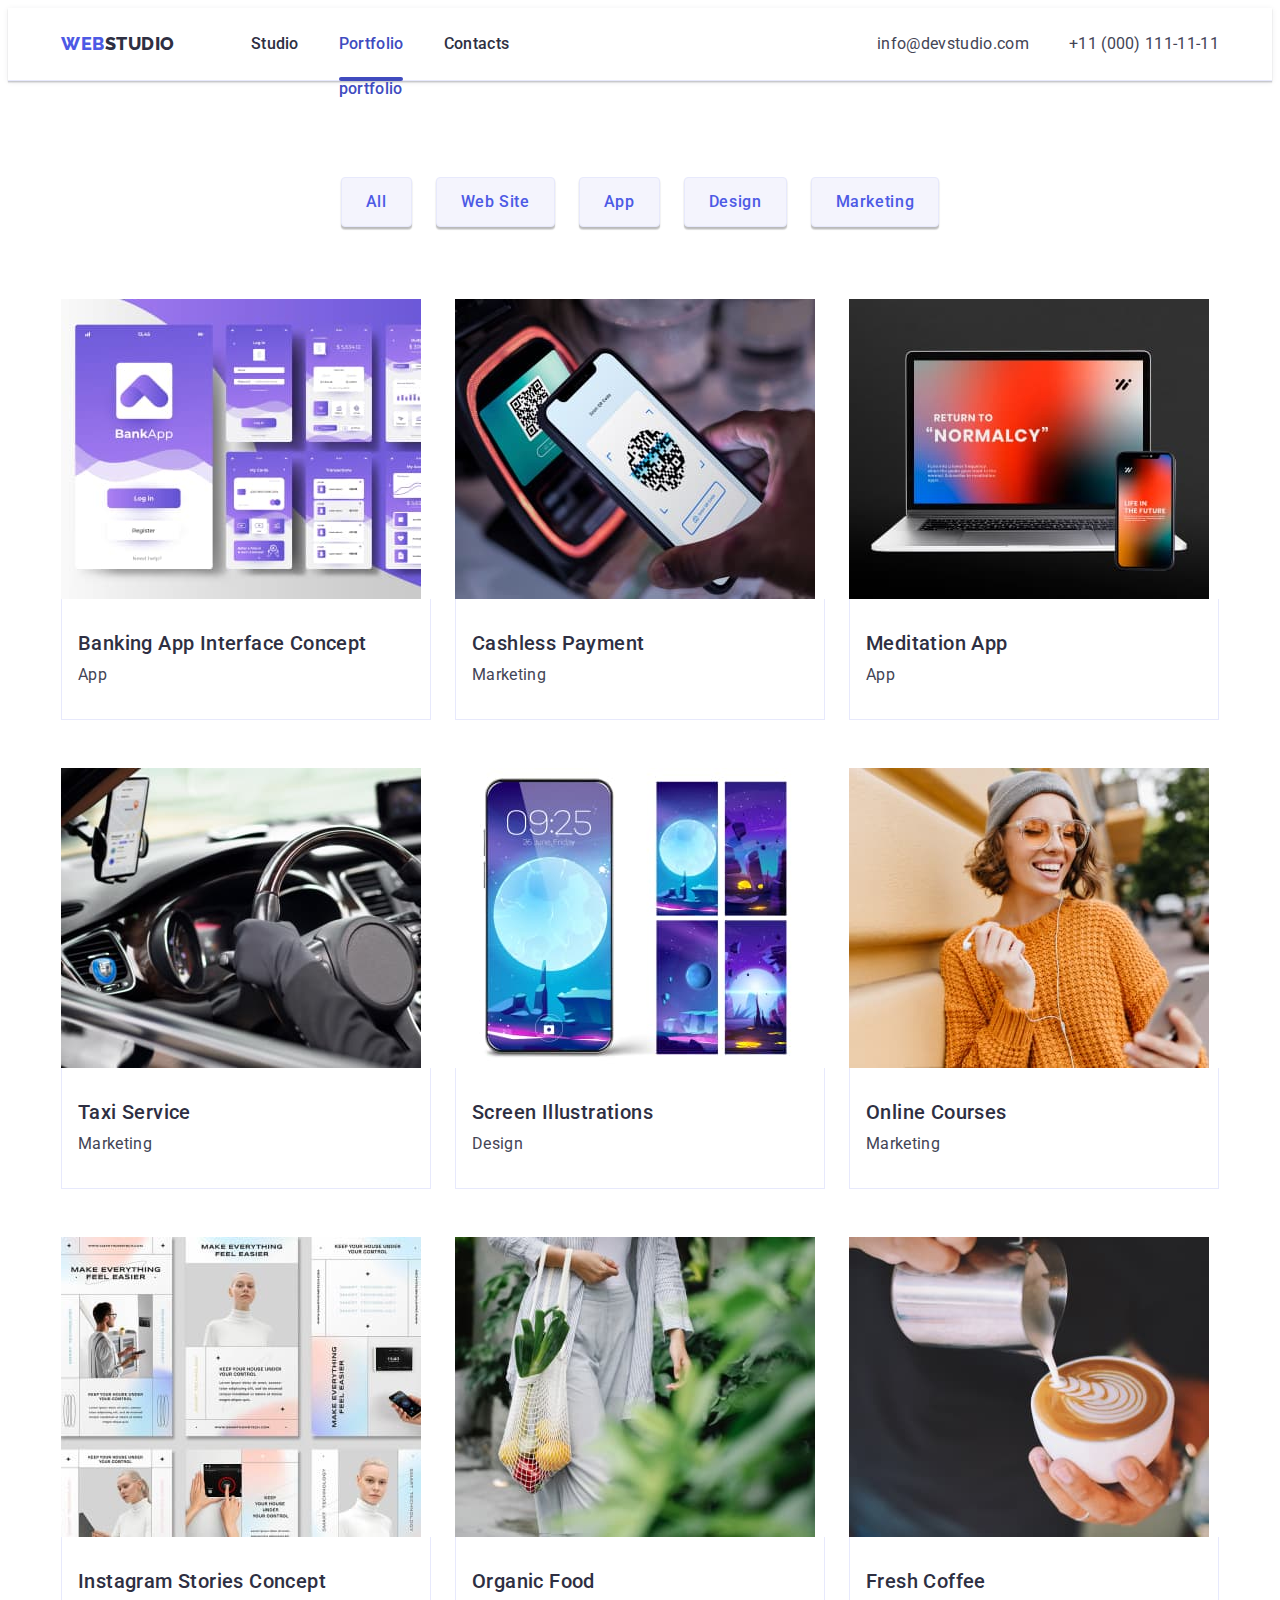
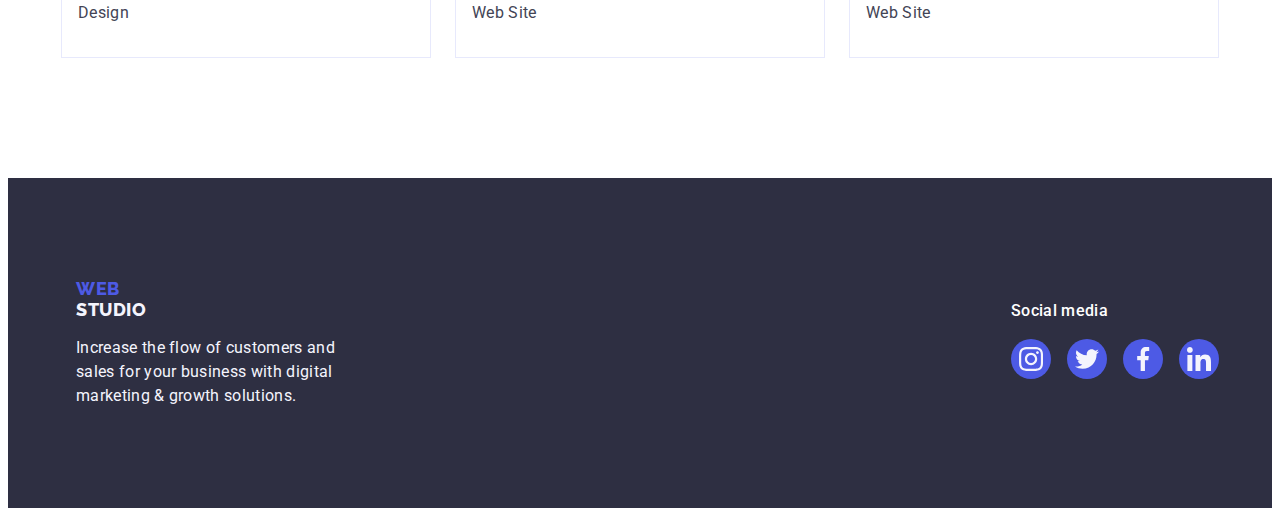
==== portfolio.html @ 6f1443fe "Update portfolio.html" ====
<!DOCTYPE html>
<html lang="en">
  <head>
    <meta http-equiv="x-ua-compatible" content="ie=edge" />
    <meta charset="utf-8" />
    <title>Portfolio</title>
    <link
      rel="stylesheet"
      href="https://cdnjs.cloudflare.com/ajax/libs/modern-normalize/2.0.0/modern-normalize.min.css"
      integrity="sha512-4xo8blKMVCiXpTaLzQSLSw3KFOVPWhm/TRtuPVc4WG6kUgjH6J03IBuG7JZPkcWMxJ5huwaBpOpnwYElP/m6wg=="
      crossorigin="anonymous"
      referrerpolicy="no-referrer"
    />
    <link rel="stylesheet" href="./css/styles.css" />
    <link rel="preconnect" href="https://fonts.googleapis.com" />
    <link rel="preconnect" href="https://fonts.gstatic.com" crossorigin />
    <link
      href="https://fonts.googleapis.com/css2?family=Raleway:wght@800&family=Roboto:wght@400;500;700;900&display=swap"
      rel="stylesheet"
    />
  </head>
  <body>
    <header class="headh">
      <div class="dis container">
        <nav class="nest">
          <!-- List -->
          <a href="./index.html" class="logo link"
            >Web<span class="logosecond">Studio</span></a
          >

          <ul class="fles list">
            <li>
              <a href="./index.html" class="spisok-s link spisok">Studio</a>
            </li>

            <li>
              <a href="./portfolio.html" class="spisok-two link">Portfolio</a>
            </li>

            <li><a href="" class="spisok link">Contacts</a></li>
          </ul>
        </nav>
        <!-- Address -->
        <address class="adds">
          <ul class="list">
            <li class="addrlione">
              <a href="mailto:info@devstudio.com" class="info link"
                >info@devstudio.com</a
              >
            </li>
            <li class="addlitwo">
              <a href="tel:+110001111111" class="info link"
                >+11 (000) 111-11-11</a
              >
            </li>
          </ul>
        </address>
      </div>
    </header>
    <main>
      <!-- The One Section -->
      <section class="sec-por-one">
        <div class="container">
          <h1 class="visually-hidden">PortButt</h1>

          <!-- First List -->
          <ul class="list first-list">
            <li class="super-butt"><button type="button" class="butt">All</button></li>
            <li class="super-butt"><button type="button" class="butt">Web Site</button></li>
            <li class="super-butt"><button type="button" class="butt">App</button></li>
            <li class="super-butt"><button type="button" class="butt">Design</button></li>
            <li class="super-butt"><button type="button" class="butt">Marketing</button></li>
          </ul>

          <!-- Second List -->
          <ul class="second-list">
            <li class="second-list-item">
              <a href="" class="link sses">
                <div class="image"><img
                  src="./images/BankApp.jpg"
                  alt="Banking App Interface Concept"
                  width="360"
                  class="imag"
                />
              
                  <!-- Text -->
                  <p class="image-text">14 Stylish and User-Friendly App Design Concepts · Task Manager App · Calorie Tracker App · Exotic Fruit Ecommerce App · Cloud Storage App</p>
                
              </div>
                
                <div class="expl">
                  <h2 class="lihd">Banking App Interface Concept</h2>
                  <p class="lips">App</p>
                </div>
              </a>
            </li>
            <li class="second-list-item">
              <a href="" class="link sses"><div class="image">
                <img
                  src="./images/PhoneQR.jpg"
                  alt="Cashless Payment"
                  width="360"
                  class="imag"
                />
                  <!-- Text -->
                  <p class="image-text">14 Stylish and User-Friendly App Design Concepts · Task Manager App · Calorie Tracker App · Exotic Fruit Ecommerce App · Cloud Storage App</p>
                
              </div>
                <div class="expl">
                  <h2 class="lihd">Cashless Payment</h2>
                  <p class="lips">Marketing</p>
                </div>
              </a>
            </li>
            <li class="second-list-item">
              <a href="" class="link sses"><div class="image">
                <img
                  src="./images/LaptopPhone.jpg"
                  alt="Laptop+phone"
                  width="360"
                  class="imag"
                />
                  <!-- Text -->
                  <p class="image-text">14 Stylish and User-Friendly App Design Concepts · Task Manager App · Calorie Tracker App · Exotic Fruit Ecommerce App · Cloud Storage App</p>
                
              </div>
                <div class="expl">
                  <h2 class="lihd">Meditation App</h2>
                  <p class="lips">App</p>
                </div>
              </a>
            </li>
            <li class="second-list-item">
              <a href="" class="link sses"><div class="image">
                <img
                  src="./images/DrivePhone.jpg"
                  alt="car+phone"
                  width="360"
                  class="imag"
                />
                  <!-- Text -->
                  <p class="image-text">14 Stylish and User-Friendly App Design Concepts · Task Manager App · Calorie Tracker App · Exotic Fruit Ecommerce App · Cloud Storage App</p>
                
              </div>
                <div class="expl">
                  <h2 class="lihd">Taxi Service</h2>
                  <p class="lips">Marketing</p>
                </div>
              </a>
            </li>
            <li class="second-list-item">
              <a href="" class="link sses"><div class="image">
                <img
                  src="./images/PhoneWallpaper.jpg"
                  alt="PhonePhoneWallpaper"
                  width="360"
                  class="imag"
                />
                  <!-- Text -->
                  <p class="image-text">14 Stylish and User-Friendly App Design Concepts · Task Manager App · Calorie Tracker App · Exotic Fruit Ecommerce App · Cloud Storage App</p>
                
              </div>
                <div class="expl">
                  <h2 class="lihd">Screen Illustrations</h2>
                  <p class="lips">Design</p>
                </div>
              </a>
            </li>
            <li class="second-list-item">
              <a href="" class="link sses"><div class="image">
                <img
                  src="./images/OrangeGirl.jpg"
                  alt="OrangeGirl"
                  width="360"
                  class="imag"
                />
                  <!-- Text -->
                  <p class="image-text">14 Stylish and User-Friendly App Design Concepts · Task Manager App · Calorie Tracker App · Exotic Fruit Ecommerce App · Cloud Storage App</p>
                
              </div>
                <div class="expl">
                  <h2 class="lihd">Online Courses</h2>
                  <p class="lips">Marketing</p>
                </div>
              </a>
            </li>
            <li class="second-list-item">
              <a href="" class="link sses"><div class="image">
                <img
                  src="./images/Site.jpg"
                  alt="Site"
                  width="360"
                  class="imag"
                />
                  <!-- Text -->
                  <p class="image-text">14 Stylish and User-Friendly App Design Concepts · Task Manager App · Calorie Tracker App · Exotic Fruit Ecommerce App · Cloud Storage App</p>
                
              </div>
                <div class="expl">
                  <h2 class="lihd">Instagram Stories Concept</h2>
                  <p class="lips">Design</p>
                </div>
              </a>
            </li>
            <li class="second-list-item">
              <a href="" class="link sses"><div class="image">
                <img
                  src="./images/PaketShop.jpg"
                  alt="PaketShop"
                  width="360"
                  class="imag"
                />
                  <!-- Text -->
                  <p class="image-text">14 Stylish and User-Friendly App Design Concepts · Task Manager App · Calorie Tracker App · Exotic Fruit Ecommerce App · Cloud Storage App</p>
                
              </div>
                <div class="expl">
                  <h2 class="lihd">Organic Food</h2>
                  <p class="lips">Web Site</p>
                </div>
              </a>
            </li>
            <li class="second-list-item">
              <a href="" class="link sses">
                <div class="image">
                <img
                  src="./images/COffe.jpg"
                  alt="COffe"
                  width="360"
                  class="imag"
                />
                
                  <!-- Text -->
                  <p class="image-text">14 Stylish and User-Friendly App Design Concepts · Task Manager App · Calorie Tracker App · Exotic Fruit Ecommerce App · Cloud Storage App</p>
                
              </div>
                <div class="expl">
                  <h2 class="lihd">Fresh Coffee</h2>
                  <p class="lips">Web Site</p>
                </div>
              </a>
            </li>
          </ul>
        </div>
      </section>
    </main>
    <!-- Footer -->
   <footer class="foot">
    <div class="container fotteiner">
      <div class="container foot-con">
        <a href="./index.html" class="feet link"
          >Web<span class="feetone link">Studio</span></a
        >
        <p class="feetlast">
          Increase the flow of customers and sales for your business with
          digital marketing & growth solutions.
        </p>
      </div>

      <div class="soc-media">
        <p class="soc-media-text">Social media</p>
        <ul class="list soc-medi-list">
          <li class="soc-medi-el">
            <a href="" class="flitn">
              <svg class="flitvgs" width="24" height="24">
                <use href="./images/icons.svg#inst"></use>
              </svg>
            </a>
          </li>
          <li class="soc-medi-el">
            <a href="" class="flitn">
              <svg class="flitvgs" width="24" height="24">
                <use href="./images/icons.svg#twit"></use>
              </svg>
            </a>
          </li>
          <li class="soc-medi-el">
            <a href="" class="flitn">
              <svg class="flitvgs" width="24" height="24">
                <use href="./images/icons.svg#face"></use>
              </svg>
            </a>
          </li>
          <li class="soc-medi-el">
            <a href="" class="flitn">
              <svg class="flitvgs" width="24" height="24">
                <use href="./images/icons.svg#linkd"></use>
              </svg>
            </a>
          </li>
        </ul>
        </div>
</div>
    </footer>
  </body>
</html>
---- css/styles.css ----
:root{
    --font-family: "Roboto", sans-serif ;
    --color: #434455;
    --background-color: #ffffff;
}
body{
    background-color: var(--background-color);
    color: var(--color);
    font-family: var(--font-family);
}
h1,
h2,
h3,
h4,
h5,
h6,
p,
ul{
    margin: 0;
    padding: 0;
}
/* PORTFOLIO */
.hea-d{
    border-bottom: 1px solid #e7e9fc;
}
/* NAV */
.nav-i{
    display: flex;
    align-items: center; 
}
.logo{
    font-family: 'Raleway', sans-serif;
     font-weight: 800;
     font-size: 18px;
      line-height: 1.17;
      letter-spacing: 0.03em;
      text-transform: uppercase;
      color: #4d5ae5;
      margin-right: 76px;
      
}
.spisok-s{
    transition:  color 250ms cubic-bezier(0.4, 0, 0.2, 1);
}
.headh{
    border-bottom: 1px solid #e7e9fc;
    background: var(--white, #FFF);
    box-shadow: 0px 1px 6px 0px rgba(46, 47, 66, 0.08), 0px 1px 1px 0px rgba(46, 47, 66, 0.16), 0px 2px 1px 0px rgba(46, 47, 66, 0.08);
}
.nest{
    display: flex;
    align-items: center;
}
.spisok-two{
        color: #404bbf;
        font-weight: 500;
        font-size: 16px;
        line-height: 1.5;
        letter-spacing: 0.02em;
        padding: 24px 0 24px;
        position: relative;
        transition: color 250ms cubic-bezier(0.4, 0, 0.2, 1);
}

.spisok-two::after{
    position: absolute;
    left: 0;
    bottom: -1px;
    height: 4px;
    background-color: #404bbf;
    border-radius: 2px;
    content: 'portfolio';
}
.spisok-one::after{
    content: 'Studio';
    position: absolute;
    left: 0;
    bottom: -1px;
    height: 4px;
    background-color: #404bbf;
    border-radius: 2px;
}
.dis{
    display: flex;
    justify-content: space-between;
    gap: 40;
}
.container{
    width: 1158px;
    margin: 0;
    padding: 0 15px 0 15px;
    margin: 0 auto;
}
.containers{
    display: flex;
    justify-content: space-between;
}
.link{
    text-decoration: none;
    display: block;
    transition: box-shadow 250ms cubic-bezier(0.4, 0, 0.2, 1);
}
.link:hover,
.link:focus{
    transform: translateY(0%);
    box-shadow: 0px 1px 6px rgba(46, 47, 66, 0.08), 0px 1px 1px rgba(46, 47, 66, 0.16), 0px 2px 1px rgba(46, 47, 66, 0.08);
}
.imag{
 display: block;
 position: relative;
}
.fles{
    display: flex;
    gap: 40px;
   }
.numone{
    margin-right: 40px
}
.numthr{
    margin-right: 0;
}
.stud{
    color: #2e2f42;
}
/* LIST */
.list{
    list-style: none;
    display: flex;
    padding: 0;
    margin: 0;
}
.head-li{
    display: flex;
    gap: 40px;
}
.addrlione{
    margin-right: 40px;
    
}
.addlitwo{
    margin: 0;
}
.headli{
    font-weight: 500;
    font-size: 16px;
    line-height: 1.5;
    letter-spacing: 0.02em;
    color: #2e2f42;
    padding: 24px 0;
}
.headli:hover{
    color: #404bbf;
}
.headli:focus{
    color: #404bbf;
}

/* ADDRESS */
.adds{
    font-style: normal;
    display: flex;
    align-items: center;
}
.addli{
    font-size: 16px;
    line-height: 1.5;
    letter-spacing: 0.02em;
    color: #434455;
}
.addli:hover{
    color: #404bbf;
} 
.addli:focus{
    color: #404bbf;
}
/* MAIN/SECTION FIRST LIST*/
.sec-por-one{
    padding-top: 96px; 
    padding-bottom: 120px;
}
.first-list{
    display: flex;
    justify-content: center;
    gap: 24px;
    margin-bottom: 72px;
}
.butt{
    font-family: "Roboto", sans-serif;
    font-weight: 500;
    font-size: 16px ;
    line-height: 1.5;
    letter-spacing: 0.04em;
    color: #4d5ae5;
    background-color: #F4F4FD;
    cursor: pointer;
    padding: 12px 24px ;
    border-radius: 4px;
    border: 1px solid #e7e9fc;
    box-shadow: 0px 3px 1px rgba(0, 0, 0, 0.1), 0px 2px 1px rgba(0, 0, 0, 0.08), 0px 2px 2px rgba(0, 0, 0, 0.12); ;
    transition: box-shadow 250ms cubic-bezier(0.4, 0, 0.2, 1);
}
.butt:hover{
    color: #FFFFFF;
    background-color: #404BBF;
    border: 1px solid transparent;
    box-shadow: 0px 2px 2px 0px rgba(0, 0, 0, 0.12), 0px 2px 1px 0px rgba(0, 0, 0, 0.08), 0px 3px 1px 0px rgba(0, 0, 0, 0.10);
}
.butt:focus{
    color: #FFFFFF;
    background-color: #404BBF;
    border: 1px solid transparent;
}
/* SECOND LIST */
.super-butt{
    transition: color 250ms cubic-bezier(0.4, 0, 0.2, 1), background-color 250ms cubic-bezier(0.4, 0, 0.2, 1), border-color 250ms cubic-bezier(0.4, 0, 0.2, 1), box-shadow 250ms cubic-bezier(0.4, 0, 0.2, 1);
}
.sses{
    transition: box-shadow 250ms cubic-bezier(0.4, 0, 0.2, 1);
}
.sses:hover .image-text,
.sses:focus .image-text{
    transform: translateY(0%);
}
.lihd{
    font-weight: 500;
    font-size: 20px;
    line-height: 1.2;
    letter-spacing: 0.02em;
    color: #2e2f42;
    margin-bottom: 8px;
}
.second-list-item{
    display: block;
    width: calc((100% - 48px) / 3);
    
}
.expl{
    padding: 32px 16px;
    border: 1px solid #e7e9fc;
    border-top: none;
}
.second-list{
    display: flex;
    flex-wrap: wrap;
    column-gap: 24px;
    row-gap: 48px;
    padding: 0;
    margin: 0;
    list-style: none;
}
.lips{
    font-size: 16px;
    line-height: 1.5;
    letter-spacing: 0.02em;
    color: #434455;
    margin: 0;
}
/* Footer */
.legs{
    background-color: #2e2f42;
}
.swag{
    display: flex;
    gap: 40;
}
.leglog{
    font-family: 'Raleway', sans-serif;
    font-weight: 800;
    font-size: 18px;
    line-height: 1.17;
    letter-spacing: 0.03em;
    text-transform: uppercase;
    color: #4d5ae5;
}

.legsnap{
    color: #f4f4fd;
}
.legp{
    color: #F4F4FD;
}

/* INDEX */
/* Header */
/* Navigation */
/* Logo */
.logosecond{
    color: #2e2f42;
    }
    
    /* List */
    .spisok-one{
        color: #404bbf;
        font-weight: 500;
        font-size: 16px;
        line-height: 1.5;
        letter-spacing: 0.02em;
        padding: 24px 0 24px;
        position: relative;
        transition: color 250ms cubic-bezier(0.4, 0, 0.2, 1);
    }
    .spisok-ref{
        color: #2e2f42;
        font-weight: 500;
        font-size: 16px;
        line-height: 1.5;
        letter-spacing: 0.02em;
        padding: 24px 0 24px;
        transition: color 250ms cubic-bezier(0.4, 0, 0.2, 1);
    }
    .spisok{
        color: #2e2f42;
        font-weight: 500;
        font-size: 16px;
        line-height: 1.5;
        letter-spacing: 0.02em;
        padding: 24px 0 24px;
        
    }
    .spisok:hover{
        color: #404bbf;
    }
    .spisok:focus{
        color: #404bbf;
    }
    /* Address */
    .addr{
        font-style: normal;
        display: flex;
        align-items: center;
        gap: 40px;
    }
    .info{
        line-height: 1.5;
        letter-spacing: 0.02em;
        color: #434455;
        transition: color 250ms cubic-bezier(0.4, 0, 0.2, 1);;
    }
    .info:hover{
        color: #404bbf;
    }
    .info:focus{
        color: #404bbf;
    }
    /* FIRS SECTION */
    .secnone{
        padding: 0;
    }
    .zagoo{
        font-size: 56px;
        line-height: 1.07;
        text-align: center;
        letter-spacing: 0.02em;
        color: #ffffff;
        max-width: 496px;
        margin: 0;
    }
    .buttn{
        background-color: #4D5AE5;
        font-family: "Roboto", sans-serif;
        font-weight: 500;
        font-size: 16px;
        line-height: 1.5;
        letter-spacing: 0.04em;
        color: #ffffff;
        cursor: pointer;
        display: block;
        min-width: 169px;
        height: 56px;
        border: none;
        background-color: #4d5ae5;
        border-radius: 4px;
        cursor: pointer;
        margin: 0;
        transition: background-color 250ms cubic-bezier(0.4, 0, 0.2, 1); 
    }
    .buttn:hover{
        background-color: #404BBF;
    }
    .buttn:focus{
        background-color: #404BBF;
    }
    /* SECOND SECTION */
    .paragr{
        line-height: 1.5;
        letter-spacing: 0.02em;
        margin: 0;
        padding: 0;
    }
    .sect{
        padding: 120px 0 120px;
    }
    .visually-hidden{
        position: absolute;
        width: 1px;
        height: 1px;
        margin: -1px;
        border: 0;
        padding: 0;
        white-space: nowrap;
        clip-path: inset(100%);
        clip: rect(0 0 0 0);
        overflow: hidden;
    }
    .listone{
        display: flex;
        gap: 24px;
    }
    .listone li{
        width: calc((100%-72px)/4);
    }
    .copyr{
        font-weight: 500;
        font-size: 20px;
        line-height: 1.2;
        letter-spacing: 0.02em;
        color: #2e2f42;
        margin-bottom: 8px;
    }
    /* THIRD SECTION */
    .secret{
        font-size: 36px;
        line-height: 1.11;
        text-align: center;
        letter-spacing: 0.02em;
        text-transform: capitalize;
        color: #2e2f42;
        margin-bottom: 72px;
    }
    .list-secret li{
        width: calc((100% - 48px) / 3);

    }
    .list-secret{
        display: flex;
        gap: 24px;

    }
    .secrets{
        padding-bottom: 120px;
    }
    /* FOURTH SECTION */
    .fourth{
        background-color: #F4F4FD;
        padding: 120px 0;

    }
    .fourthhead{
        font-size: 36px;
        line-height: 1.11;
        text-align: center;
        letter-spacing: 0.02em;
        text-transform: capitalize;
        color: #2e2f42;
        margin-bottom: 72px;
    }
    /* FOURTH SECTION LIST */
    .fourthlist{
        background-color: #FFFFFF;
        width: calc((100% - 72px) / 4);
        border-radius: 0px 0px 4px 4px;
        box-shadow: 0px 2px 1px 0px rgba(46, 47, 66, 0.08), 0px 1px 1px 0px rgba(46, 47, 66, 0.16), 0px 1px 6px 0px rgba(46, 47, 66, 0.08);
    }
    .fourth-list{
        display: flex;
        gap: 24px;

    }
    .dist{
        padding: 32px 0;
    }
    .fourthlisthead{
        font-weight: 500;
        font-size: 20px;
        line-height: 1.2;
        letter-spacing: 0.02em;
        color: #2e2f42;
        text-align: center;
        margin-bottom: 8px;
    }
    .fourthlistparagr{
        font-size: 16px;
        line-height: 1.5;
        letter-spacing: 0.02em;
        text-align: center;
        margin: 0;
    }
    
    /* FOOTER */
    .foot{
        background-color: #2e2f42;
        padding: 100px 0;
    }
    .feet{
        display: inline-block;
        font-family: "Raleway", sans-serif;
        font-weight: 800;
        font-size: 18px;
        line-height: 1.17;
        letter-spacing: 0.03em;
        text-transform: uppercase;
        color: #4d5ae5;
        margin-bottom: 16px;
    }
    .feetone{
        color: #f4f4fd;
    }
    .feetlast{
        line-height: 1.5;
        color: #F4F4FD;
        letter-spacing: 0.02em;
        max-width: 264px
    }
    .svsbg{
        background-color: #F4F4FD;
        margin: 0;
        margin-bottom: 8px;
        padding: 0;
        height: 112px;
        width: 264;
        display: flex;
        align-items: center;
        justify-content: center;
        border-radius: 4px;
    }
    .ssvg{
        
    }
    .fbs{
        height: 40px;
        display: flex;
        flex-direction: row;
        margin: 8px 16px 0 16px;
        justify-content: center;
        gap: 24px;
    }
    .fbs-one{
        width: 40px;
        height: 40px;
    }
    .flit{
        display: flex;
        justify-content: center;
        align-items: center;
        margin: 0;
        background-color: #f0f0f0;
        width: 100%;    
        height: 100%;
        background-color: #4d5ae5;
        border-radius: 50%;
        transition: background-color 250ms cubic-bezier(0.4, 0, 0.2, 1);
    }
    .flit:hover,
    .flit:focus{
        background-color: #404bbf;
    }
    .flitvg{
        fill: #f4f4fd;
    }
    .fiveth{
        background-color: #FFF;
        padding: 120px 0;
    }
    .lovgbox{
        transition: border-color 250ms cubic-bezier(0.4, 0, 0.2, 1), color 250ms cubic-bezier(0.4, 0, 0.2, 1);
        width: 100%;
        height: 100%;
        border: 1px solid #8e8f99;
        border-radius: 4px;
        display: flex;
        align-items: center;
        justify-content: center;
        color:  #8e8f99;
    }
    .lovgbox:hover,
    .lovgbox:focus{
        border-color: #404bbf;
        color: #404bbf;
        border-color: #404bbf;
    }
    .lovg{  
        display: flex;
        gap: 24px;
        width: calc((100% - 120px) / 6);
        height: 88px;
    }
    .li-lovg{
        width: calc((100% - 120px) / 6);
        transition: border-color 250ms cubic-bezier(0.4, 0, 0.2, 1), color 250ms cubic-bezier(0.4, 0, 0.2, 1); 
    }
    .logsvg{
        fill: currentColor;

    }
    .log-svg{
        height: 56px;
        width: 104px;
        display: inline-flex;
        padding: 0;
        justify-content: center;
        align-items: center;
    }
    .soc-media{
        margin-left: 120px;
        width: 264px;
    }
    .link-s{
        display: inline-flex;
        align-items: flex-start;
        gap: 16px;
    }
    .soc-media-text{
        font-weight: 500;
        font-size: 16px;
        line-height: 1.5;
        letter-spacing: 0.02em;
        color: #FFFFFF;
        margin-bottom: 16px;
    }
    .soc-medi-list{
        display: flex;
        gap: 16px;
    }
    .img-for-people{
        display: flex;
        align-items: center;
        justify-content: center;
        position: relative;
        margin: auto;
        width: 1440px;
        max-width: 1440px;
        background-repeat: no-repeat;
        background-position: center;
        background-size: cover;
        height: 600px;
        flex-shrink: 0;
        background-image: linear-gradient(rgba(46, 47, 66, 0.7), rgba(46, 47, 66, 0.7)), url(../images/people-office.jpg);
    }
    .swas{
        display: flex;
      flex-direction: column;
      align-items: center;
      justify-content: center; 
      gap: 48px;
      margin-right: 15px;
      position: absolute;
      top: 0;
      right: -15px;
      background: rgba(46, 47, 66, 0.70);
      width: 1440px;
    height: 600px;
    }
    .flitvgs{
        fill: #f4f4fd;
    }
    .afour{
        display: flex;
        align-items: center;
        border-radius: 4px;
        background: #FCFCFC;
        box-shadow: 0px 2px 1px 0px rgba(0, 0, 0, 0.20), 0px 1px 3px 0px rgba(0, 0, 0, 0.12), 0px 1px 1px 0px rgba(0, 0, 0, 0.14);
        width: 408px;
        height: 584px;
    }
    .image{
        position: relative;
        overflow: hidden;
    }
    .image:hover .image-overlay{
        transform: translateY(0);
    }

    .second-list-item:hover,
    .second-list-item:focus {
        box-shadow: 0px 2px 1px 0px rgba(46, 47, 66, 0.08), 0px 1px 1px 0px rgba(46, 47, 66, 0.16), 0px 1px 6px 0px rgba(46, 47, 66, 0.08);
    }
    .image-text{
        position: absolute;
        top: 0;
        font-size: 16px;
        line-height: 1.5;
        letter-spacing: 0.02em;
        color: #f4f4fd;
        padding: 40px 32px;
        background-color: #4d5ae5;
        height: 100%;
        width: 100%; 
        transform: translateY(100%);
        transition: transform 250ms cubic-bezier(0.4, 0, 0.2, 1);
    }
    .for-before::before{
        content: "·";
        display: inline;
        color: #F4F4FD;
        margin: 0 3px;
    }

    .svcircle{
        height: 8px;
        width: 8px;
        display: flex;
    }
    .fotteiner{
        display: flex;
        align-items: baseline;
    }
    .foot-con{
        margin-right: 120px;
    }
    .soc-medi-el{
        width: 40px;
        height: 40px;

    }
    .flitn{
        width: 100%;
        height: 100%;
        background-color: #4d5ae5;
        border-radius: 50%;
        display: flex;
        align-items: center;
        justify-content: center;
        transition: background-color 250ms cubic-bezier(0.4, 0, 0.2, 1);
    }
    .flitn:hover,
    .flitn:focus{
        background-color: #31d0aa; 
    }
    .modal-hide{
        position: fixed;
        top: 0;
        left: 0;
        width: 100%;
        height: 100%;
        background-color: rgba(46, 47, 66, 0.4);
        transition: opacity 250ms cubic-bezier(0.4, 0, 0.2, 1), visibility 250ms cubic-bezier(0.4, 0, 0.2, 1);
    }
    .is-hidden{
        opacity: 0;
        visibility: hidden; 
        pointer-events: none; 

    }
    .moas{
        position: absolute;
        top: 50%;
        left: 50%;
        transform: translate(-50%, -50%) scale(1);
        width: 408px;
        min-height: 584px;
        background: #fcfcfc;
        box-shadow: 0px 1px 1px rgba(0, 0, 0, 0.14), 0px 1px 3px rgba(0, 0, 0, 0.12), 0px 2px 1px rgba(0, 0, 0, 0.2);
        border-radius: 4px;
        transition: transform 250ms cubic-bezier(0.4, 0, 0.2, 1); 
    }
    .modal-butt{
        position: absolute;
        top: 24px;
        right: 24px;
        width: 24px;
        height: 24px;
        border-radius: 50%;
        display: flex;
        align-items: center;
        justify-content: center;
        background-color: #e7e9fc;
        border: 1px solid rgba(0, 0, 0, 0.1); 
        padding: 0; 
        cursor: pointer;
        transition: background-color 250ms cubic-bezier(0.4, 0, 0.2, 1), border 250ms cubic-bezier(0.4, 0, 0.2, 1); 
    }
    .modal-butt:hover{
        background-color: #404bbf;
        border: none;
    }
    .modal-butt:focus{
        background-color: #404bbf;
        border: none;
    }
    .clsv{
        transition: fill 250ms cubic-bezier(0.4, 0, 0.2, 1);
    }
    .modal-butt:hover .modal-hide{
        fill: #ffffff
    }
    .modal-butt:focus .modal-hide{
        fill: #ffffff
    }
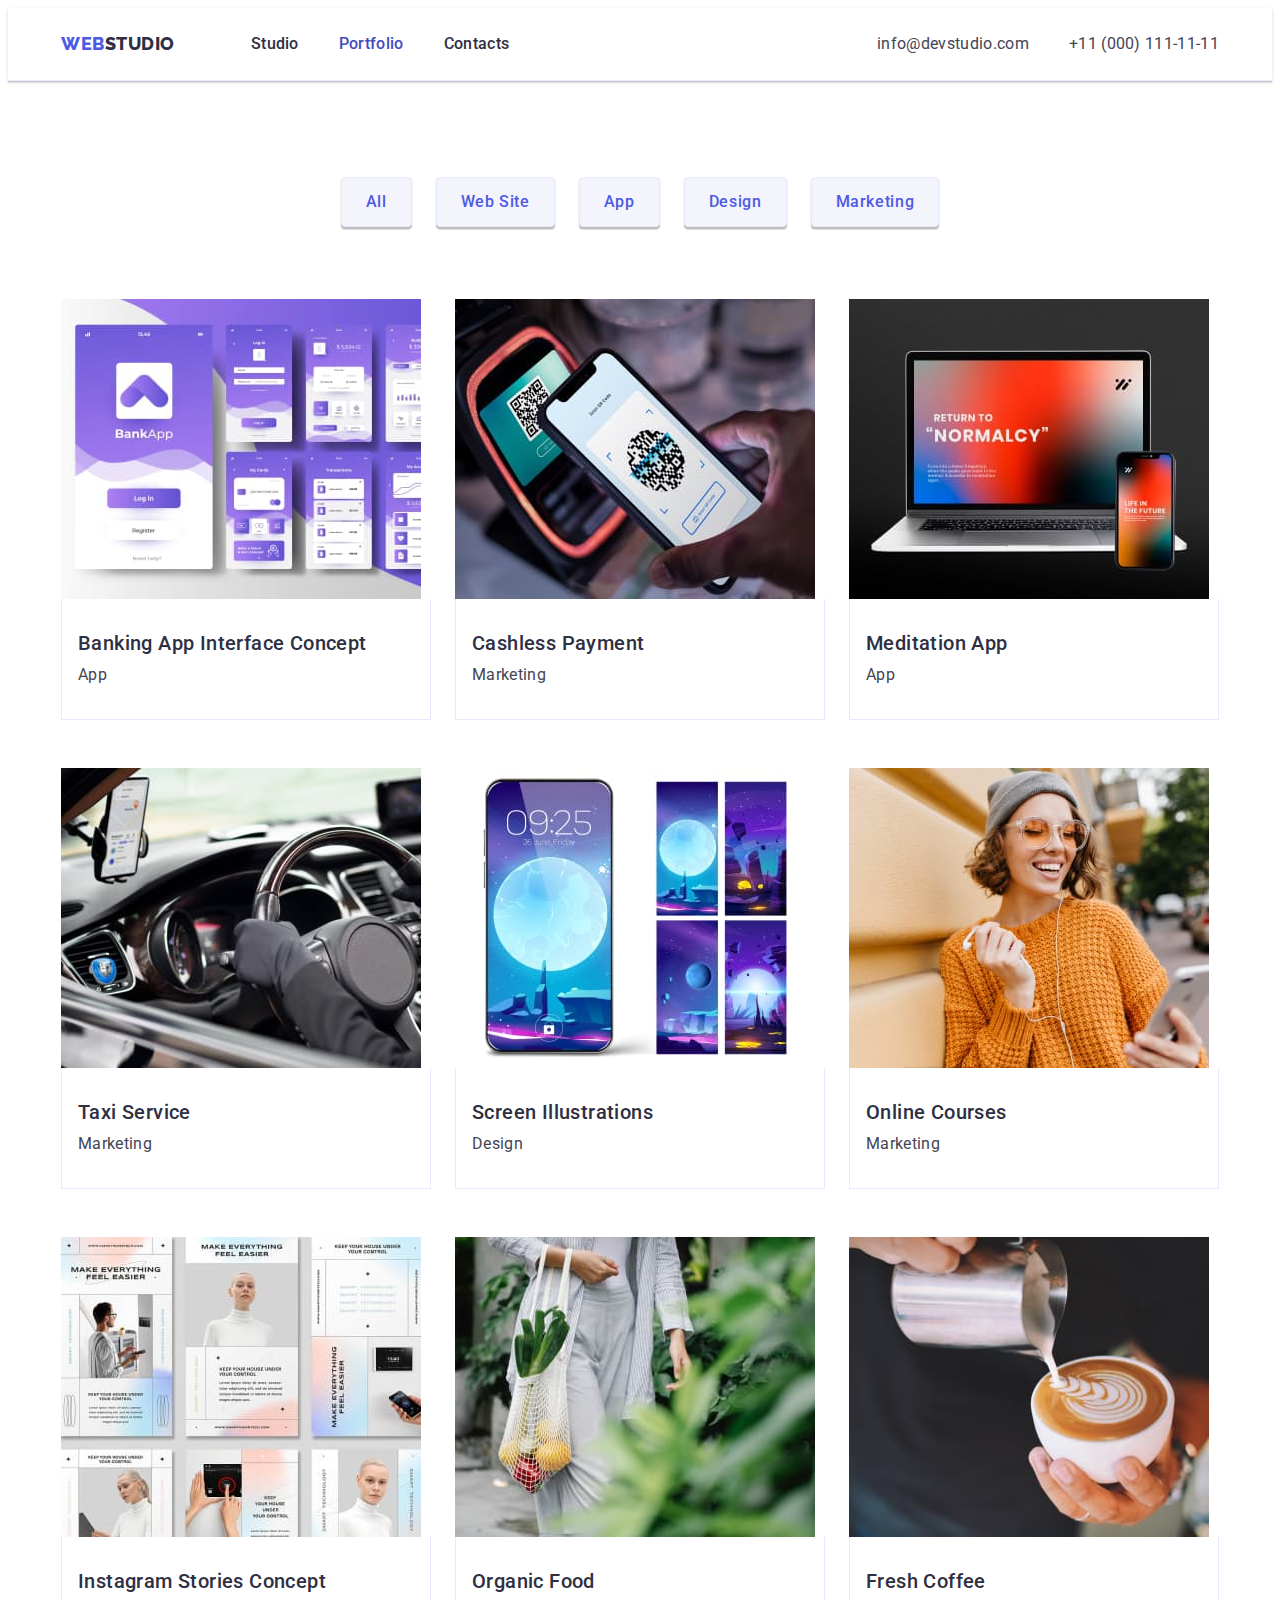
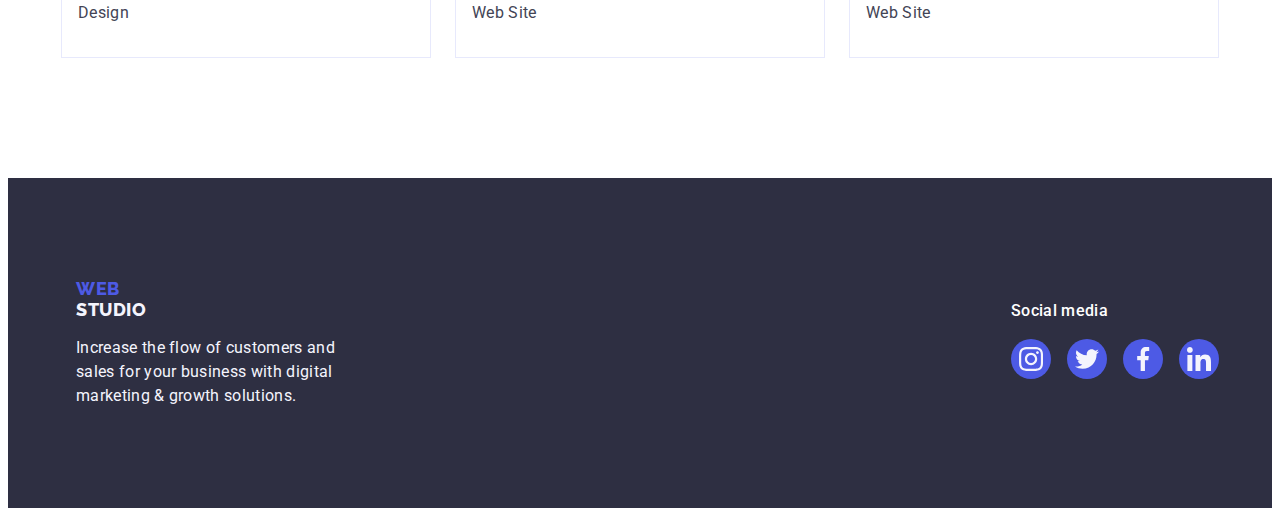
==== commit f1176dd6: "superpush" ====
--- a/portfolio.html
+++ b/portfolio.html
@@ -30,7 +30,7 @@
 
           <ul class="fles list">
             <li>
-              <a href="./index.html" class="spisok-s link spisok">Studio</a>
+              <a href="./index.html" class="spisok-s link">Studio</a>
             </li>
 
             <li>
--- a/css/styles.css
+++ b/css/styles.css
@@ -40,7 +40,17 @@
       
 }
 .spisok-s{
+    color: #2e2f42;
+    font-weight: 500;
+    font-size: 16px;
+    line-height: 1.5;
+    letter-spacing: 0.02em;
+    padding: 24px 0 24px;
     transition:  color 250ms cubic-bezier(0.4, 0, 0.2, 1);
+}
+.spisok-s:hover,
+.spisok-s:focus{
+    color: #404bbf;
 }
 .headh{
     border-bottom: 1px solid #e7e9fc;
@@ -69,10 +79,10 @@
     height: 4px;
     background-color: #404bbf;
     border-radius: 2px;
-    content: 'portfolio';
+    content: '';
 }
 .spisok-one::after{
-    content: 'Studio';
+    content: '';
     position: absolute;
     left: 0;
     bottom: -1px;
@@ -197,7 +207,7 @@
     border-radius: 4px;
     border: 1px solid #e7e9fc;
     box-shadow: 0px 3px 1px rgba(0, 0, 0, 0.1), 0px 2px 1px rgba(0, 0, 0, 0.08), 0px 2px 2px rgba(0, 0, 0, 0.12); ;
-    transition: box-shadow 250ms cubic-bezier(0.4, 0, 0.2, 1);
+    transition: color 250ms cubic-bezier(0.4, 0, 0.2, 1), background-color 250ms cubic-bezier(0.4, 0, 0.2, 1), border-color 250ms cubic-bezier(0.4, 0, 0.2, 1), box-shadow 250ms cubic-bezier(0.4, 0, 0.2, 1);
 }
 .butt:hover{
     color: #FFFFFF;
@@ -780,9 +790,9 @@
     .clsv{
         transition: fill 250ms cubic-bezier(0.4, 0, 0.2, 1);
     }
-    .modal-butt:hover .modal-hide{
+    .modal-butt:hover .clsv{
         fill: #ffffff
     }
-    .modal-butt:focus .modal-hide{
+    .modal-butt:focus .clsv{
         fill: #ffffff
     }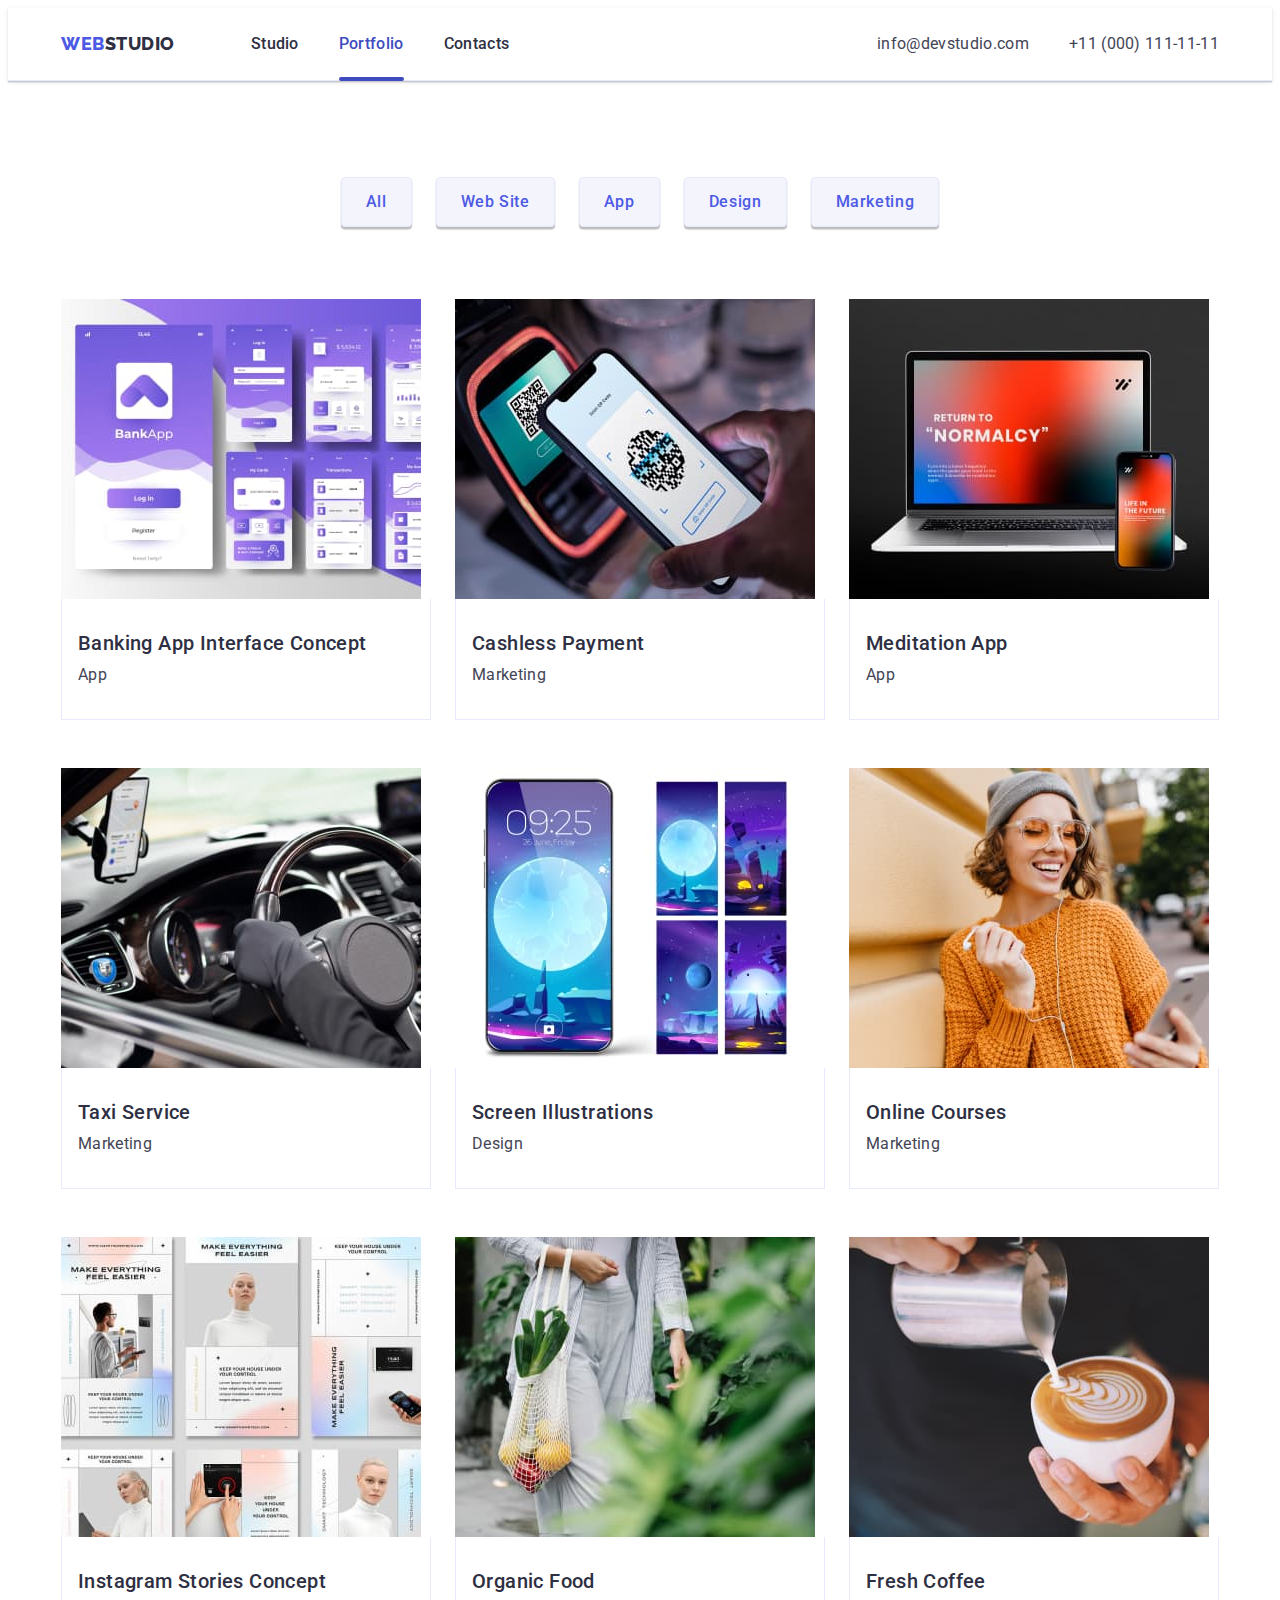
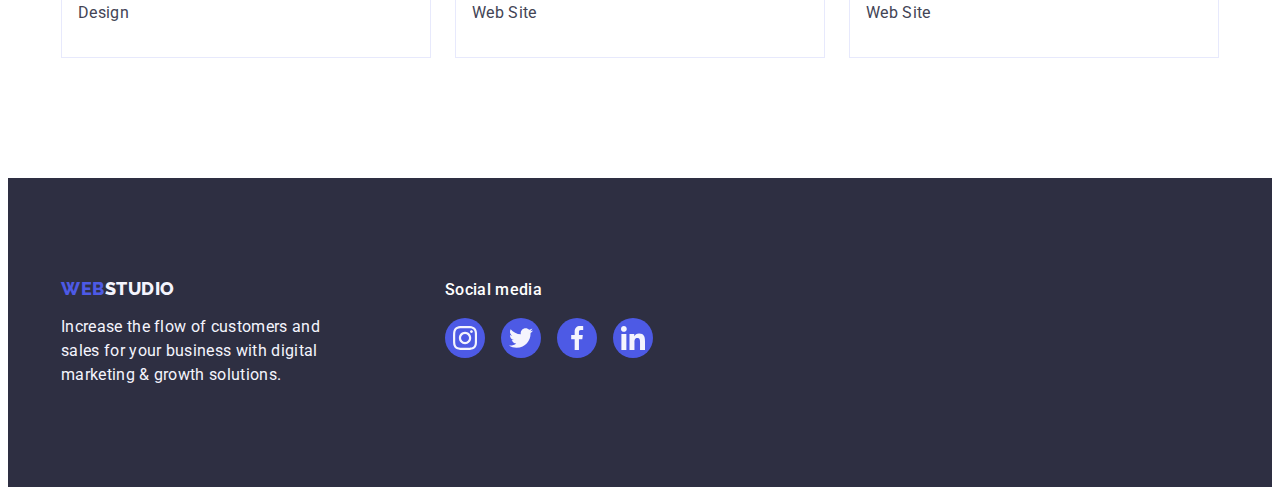
==== commit 2268d4f5: "last" ====
--- a/portfolio.html
+++ b/portfolio.html
@@ -245,52 +245,53 @@
       </section>
     </main>
     <!-- Footer -->
-   <footer class="foot">
-    <div class="container fotteiner">
-      <div class="container foot-con">
-        <a href="./index.html" class="feet link"
-          >Web<span class="feetone link">Studio</span></a
-        >
-        <p class="feetlast">
-          Increase the flow of customers and sales for your business with
-          digital marketing & growth solutions.
-        </p>
+    <footer class="foot">
+      <div class="restart container">
+        <ul class="list east">
+          <div>
+            <a href="./index.html" class="swagg link">
+              web<span class="spann">studio</span>
+            </a>
+            <p class="supapower">
+              Increase the flow of customers and sales for your business with
+              digital marketing & growth solutions.
+            </p>
+          </div>
+          <div>
+            <p class="soc-media-text">Social media</p>
+        <ul class="list soc-medi-list">
+          <li class="soc-medi-el">
+            <a href="" class="flitn">
+              <svg class="flitvgs" width="24" height="24">
+                <use href="./images/icons.svg#inst"></use>
+              </svg>
+            </a>
+          </li>
+          <li class="soc-medi-el">
+            <a href="" class="flitn">
+              <svg class="flitvgs" width="24" height="24">
+                <use href="./images/icons.svg#twit"></use>
+              </svg>
+            </a>
+          </li>
+          <li class="soc-medi-el">
+            <a href="" class="flitn">
+              <svg class="flitvgs" width="24" height="24">
+                <use href="./images/icons.svg#face"></use>
+              </svg>
+            </a>
+          </li>
+          <li class="soc-medi-el">
+            <a href="" class="flitn">
+              <svg class="flitvgs" width="24" height="24">
+                <use href="./images/icons.svg#linkd"></use>
+              </svg>
+            </a>
+          </li>
+        </ul>
+          </div>
+        </ul>
       </div>
-
-      <div class="soc-media">
-        <p class="soc-media-text">Social media</p>
-        <ul class="list soc-medi-list">
-          <li class="soc-medi-el">
-            <a href="" class="flitn">
-              <svg class="flitvgs" width="24" height="24">
-                <use href="./images/icons.svg#inst"></use>
-              </svg>
-            </a>
-          </li>
-          <li class="soc-medi-el">
-            <a href="" class="flitn">
-              <svg class="flitvgs" width="24" height="24">
-                <use href="./images/icons.svg#twit"></use>
-              </svg>
-            </a>
-          </li>
-          <li class="soc-medi-el">
-            <a href="" class="flitn">
-              <svg class="flitvgs" width="24" height="24">
-                <use href="./images/icons.svg#face"></use>
-              </svg>
-            </a>
-          </li>
-          <li class="soc-medi-el">
-            <a href="" class="flitn">
-              <svg class="flitvgs" width="24" height="24">
-                <use href="./images/icons.svg#linkd"></use>
-              </svg>
-            </a>
-          </li>
-        </ul>
-        </div>
-</div>
     </footer>
   </body>
 </html>
--- a/css/styles.css
+++ b/css/styles.css
@@ -80,6 +80,7 @@
     background-color: #404bbf;
     border-radius: 2px;
     content: '';
+    width: 65px;
 }
 .spisok-one::after{
     content: '';
@@ -89,6 +90,7 @@
     height: 4px;
     background-color: #404bbf;
     border-radius: 2px;
+    width: 48px;
 }
 .dis{
     display: flex;
@@ -108,12 +110,10 @@
 .link{
     text-decoration: none;
     display: block;
-    transition: box-shadow 250ms cubic-bezier(0.4, 0, 0.2, 1);
 }
 .link:hover,
 .link:focus{
     transform: translateY(0%);
-    box-shadow: 0px 1px 6px rgba(46, 47, 66, 0.08), 0px 1px 1px rgba(46, 47, 66, 0.16), 0px 2px 1px rgba(46, 47, 66, 0.08);
 }
 .imag{
  display: block;
@@ -240,7 +240,6 @@
     margin-bottom: 8px;
 }
 .second-list-item{
-    display: block;
     width: calc((100% - 48px) / 3);
     
 }
@@ -325,7 +324,7 @@
         line-height: 1.5;
         letter-spacing: 0.02em;
         padding: 24px 0 24px;
-        
+        transition: color 250ms cubic-bezier(0.4, 0, 0.2, 1);
     }
     .spisok:hover{
         color: #404bbf;
@@ -501,26 +500,8 @@
         background-color: #2e2f42;
         padding: 100px 0;
     }
-    .feet{
-        display: inline-block;
-        font-family: "Raleway", sans-serif;
-        font-weight: 800;
-        font-size: 18px;
-        line-height: 1.17;
-        letter-spacing: 0.03em;
-        text-transform: uppercase;
-        color: #4d5ae5;
-        margin-bottom: 16px;
-    }
-    .feetone{
-        color: #f4f4fd;
-    }
-    .feetlast{
-        line-height: 1.5;
-        color: #F4F4FD;
-        letter-spacing: 0.02em;
-        max-width: 264px
-    }
+  
+   
     .svsbg{
         background-color: #F4F4FD;
         margin: 0;
@@ -537,10 +518,9 @@
         
     }
     .fbs{
-        height: 40px;
         display: flex;
         flex-direction: row;
-        margin: 8px 16px 0 16px;
+        margin-top: 8px;
         justify-content: center;
         gap: 24px;
     }
@@ -591,7 +571,7 @@
     .lovg{  
         display: flex;
         gap: 24px;
-        width: calc((100% - 120px) / 6);
+        
         height: 88px;
     }
     .li-lovg{
@@ -635,9 +615,7 @@
         display: flex;
         align-items: center;
         justify-content: center;
-        position: relative;
         margin: auto;
-        width: 1440px;
         max-width: 1440px;
         background-repeat: no-repeat;
         background-position: center;
@@ -653,11 +631,8 @@
       justify-content: center; 
       gap: 48px;
       margin-right: 15px;
-      position: absolute;
       top: 0;
       right: -15px;
-      background: rgba(46, 47, 66, 0.70);
-      width: 1440px;
     height: 600px;
     }
     .flitvgs{
@@ -709,13 +684,6 @@
         height: 8px;
         width: 8px;
         display: flex;
-    }
-    .fotteiner{
-        display: flex;
-        align-items: baseline;
-    }
-    .foot-con{
-        margin-right: 120px;
     }
     .soc-medi-el{
         width: 40px;
@@ -795,4 +763,31 @@
     }
     .modal-butt:focus .clsv{
         fill: #ffffff
+    }
+    .restart{
+        margin: auto;
+    }
+    .swagg{
+            display: inline-block;
+            font-family: "Raleway", sans-serif;
+            font-weight: 800;
+            font-size: 18px;
+            line-height: 1.17;
+            letter-spacing: 0.03em;
+            text-transform: uppercase;
+            color: #4d5ae5;
+            margin-bottom: 16px;
+    }
+    .spann{
+        color: #f4f4fd;
+    }
+    .east{
+        display: flex;
+        gap: 120px;
+    }
+    .supapower{
+        line-height: 1.5;
+        color: #F4F4FD;
+        letter-spacing: 0.02em;
+        max-width: 264px
     }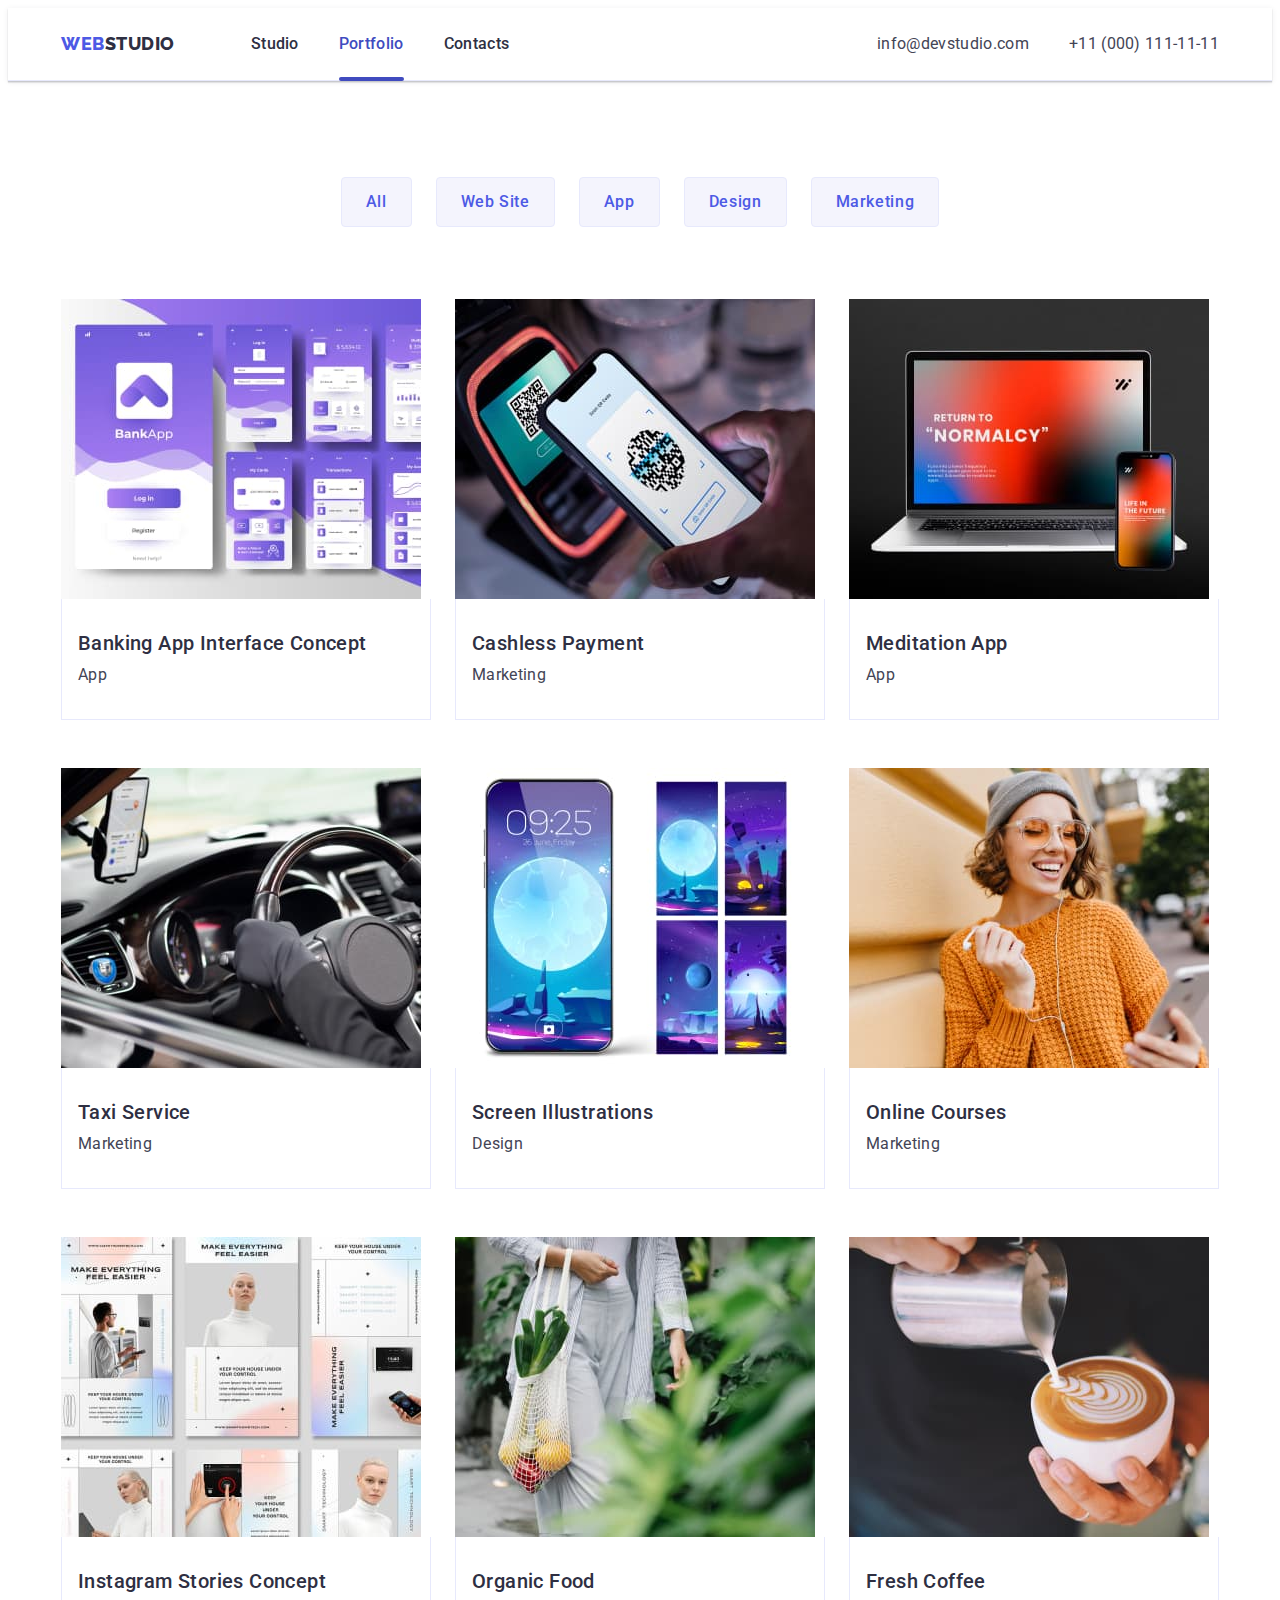
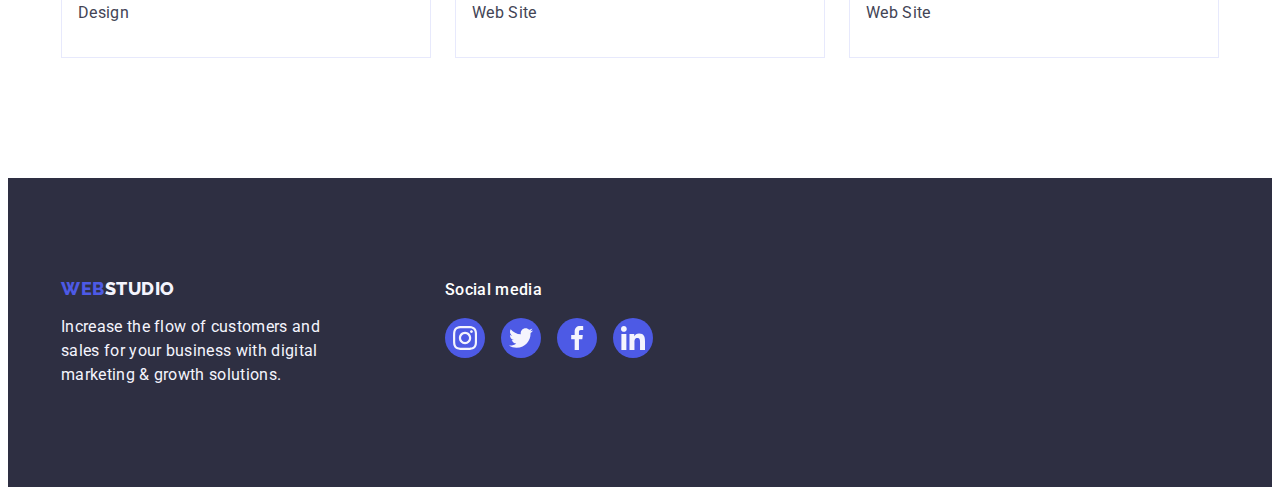
==== commit 9815c309: "ss" ====
--- a/portfolio.html
+++ b/portfolio.html
@@ -75,7 +75,7 @@
           <!-- Second List -->
           <ul class="second-list">
             <li class="second-list-item">
-              <a href="" class="link sses">
+              <a href="" class="sses link">
                 <div class="image"><img
                   src="./images/BankApp.jpg"
                   alt="Banking App Interface Concept"
@@ -247,8 +247,7 @@
     <!-- Footer -->
     <footer class="foot">
       <div class="restart container">
-        <ul class="list east">
-          <div>
+          <div class="marga">
             <a href="./index.html" class="swagg link">
               web<span class="spann">studio</span>
             </a>
@@ -290,7 +289,6 @@
           </li>
         </ul>
           </div>
-        </ul>
       </div>
     </footer>
   </body>
--- a/css/styles.css
+++ b/css/styles.css
@@ -80,7 +80,7 @@
     background-color: #404bbf;
     border-radius: 2px;
     content: '';
-    width: 65px;
+    width: 100%;
 }
 .spisok-one::after{
     content: '';
@@ -90,7 +90,7 @@
     height: 4px;
     background-color: #404bbf;
     border-radius: 2px;
-    width: 48px;
+    width: 100%;
 }
 .dis{
     display: flex;
@@ -111,9 +111,10 @@
     text-decoration: none;
     display: block;
 }
-.link:hover,
-.link:focus{
+.sses:hover,
+.sses:focus{
     transform: translateY(0%);
+    box-shadow: 0px 1px 6px rgba(46, 47, 66, 0.08), 0px 1px 1px rgba(46, 47, 66, 0.16), 0px 2px 1px rgba(46, 47, 66, 0.08);
 }
 .imag{
  display: block;
@@ -146,6 +147,9 @@
 .addrlione{
     margin-right: 40px;
     
+}
+.marga{
+    margin-right: 120px;
 }
 .addlitwo{
     margin: 0;
@@ -206,7 +210,6 @@
     padding: 12px 24px ;
     border-radius: 4px;
     border: 1px solid #e7e9fc;
-    box-shadow: 0px 3px 1px rgba(0, 0, 0, 0.1), 0px 2px 1px rgba(0, 0, 0, 0.08), 0px 2px 2px rgba(0, 0, 0, 0.12); ;
     transition: color 250ms cubic-bezier(0.4, 0, 0.2, 1), background-color 250ms cubic-bezier(0.4, 0, 0.2, 1), border-color 250ms cubic-bezier(0.4, 0, 0.2, 1), box-shadow 250ms cubic-bezier(0.4, 0, 0.2, 1);
 }
 .butt:hover{
@@ -219,12 +222,14 @@
     color: #FFFFFF;
     background-color: #404BBF;
     border: 1px solid transparent;
+    box-shadow: 0px 2px 2px 0px rgba(0, 0, 0, 0.12), 0px 2px 1px 0px rgba(0, 0, 0, 0.08), 0px 3px 1px 0px rgba(0, 0, 0, 0.10);
 }
 /* SECOND LIST */
 .super-butt{
     transition: color 250ms cubic-bezier(0.4, 0, 0.2, 1), background-color 250ms cubic-bezier(0.4, 0, 0.2, 1), border-color 250ms cubic-bezier(0.4, 0, 0.2, 1), box-shadow 250ms cubic-bezier(0.4, 0, 0.2, 1);
 }
 .sses{
+    display: block;
     transition: box-shadow 250ms cubic-bezier(0.4, 0, 0.2, 1);
 }
 .sses:hover .image-text,
@@ -241,7 +246,6 @@
 }
 .second-list-item{
     width: calc((100% - 48px) / 3);
-    
 }
 .expl{
     padding: 32px 16px;
@@ -353,7 +357,7 @@
     }
     /* FIRS SECTION */
     .secnone{
-        padding: 0;
+        padding: 188px 472px;
     }
     .zagoo{
         font-size: 56px;
@@ -380,7 +384,7 @@
         background-color: #4d5ae5;
         border-radius: 4px;
         cursor: pointer;
-        margin: 0;
+        margin: 48px 163px 0 163px;
         transition: background-color 250ms cubic-bezier(0.4, 0, 0.2, 1); 
     }
     .buttn:hover{
@@ -566,12 +570,16 @@
     .lovgbox:focus{
         border-color: #404bbf;
         color: #404bbf;
-        border-color: #404bbf;
+    }
+    .li-lovg:hover .logsvg{
+        fill: #404bbf;
+    }
+    .li-lovg:focus .logsvg{
+        fill: #404bbf;
     }
     .lovg{  
         display: flex;
         gap: 24px;
-        
         height: 88px;
     }
     .li-lovg{
@@ -580,7 +588,18 @@
     }
     .logsvg{
         fill: currentColor;
-
+        transition: fill 250ms cubic-bezier(0.4, 0, 0.2, 1);
+    }
+    .li-lovg:hover .logsvg-1{
+        fill: #404bbf;
+    }
+    .li-lovg:focus .logsvg-1{
+        fill: #404bbf;
+    }
+    .logsvg-1{
+        width: 100%;
+        height: 100%;
+        fill: currentColor;
     }
     .log-svg{
         height: 56px;
@@ -612,9 +631,6 @@
         gap: 16px;
     }
     .img-for-people{
-        display: flex;
-        align-items: center;
-        justify-content: center;
         margin: auto;
         max-width: 1440px;
         background-repeat: no-repeat;
@@ -624,17 +640,6 @@
         flex-shrink: 0;
         background-image: linear-gradient(rgba(46, 47, 66, 0.7), rgba(46, 47, 66, 0.7)), url(../images/people-office.jpg);
     }
-    .swas{
-        display: flex;
-      flex-direction: column;
-      align-items: center;
-      justify-content: center; 
-      gap: 48px;
-      margin-right: 15px;
-      top: 0;
-      right: -15px;
-    height: 600px;
-    }
     .flitvgs{
         fill: #f4f4fd;
     }
@@ -653,11 +658,6 @@
     }
     .image:hover .image-overlay{
         transform: translateY(0);
-    }
-
-    .second-list-item:hover,
-    .second-list-item:focus {
-        box-shadow: 0px 2px 1px 0px rgba(46, 47, 66, 0.08), 0px 1px 1px 0px rgba(46, 47, 66, 0.16), 0px 1px 6px 0px rgba(46, 47, 66, 0.08);
     }
     .image-text{
         position: absolute;
@@ -759,13 +759,15 @@
         transition: fill 250ms cubic-bezier(0.4, 0, 0.2, 1);
     }
     .modal-butt:hover .clsv{
-        fill: #ffffff
+        fill: #ffffff;
     }
     .modal-butt:focus .clsv{
-        fill: #ffffff
+        fill: #ffffff;
     }
     .restart{
         margin: auto;
+        display: flex;
+        align-items: baseline;
     }
     .swagg{
             display: inline-block;
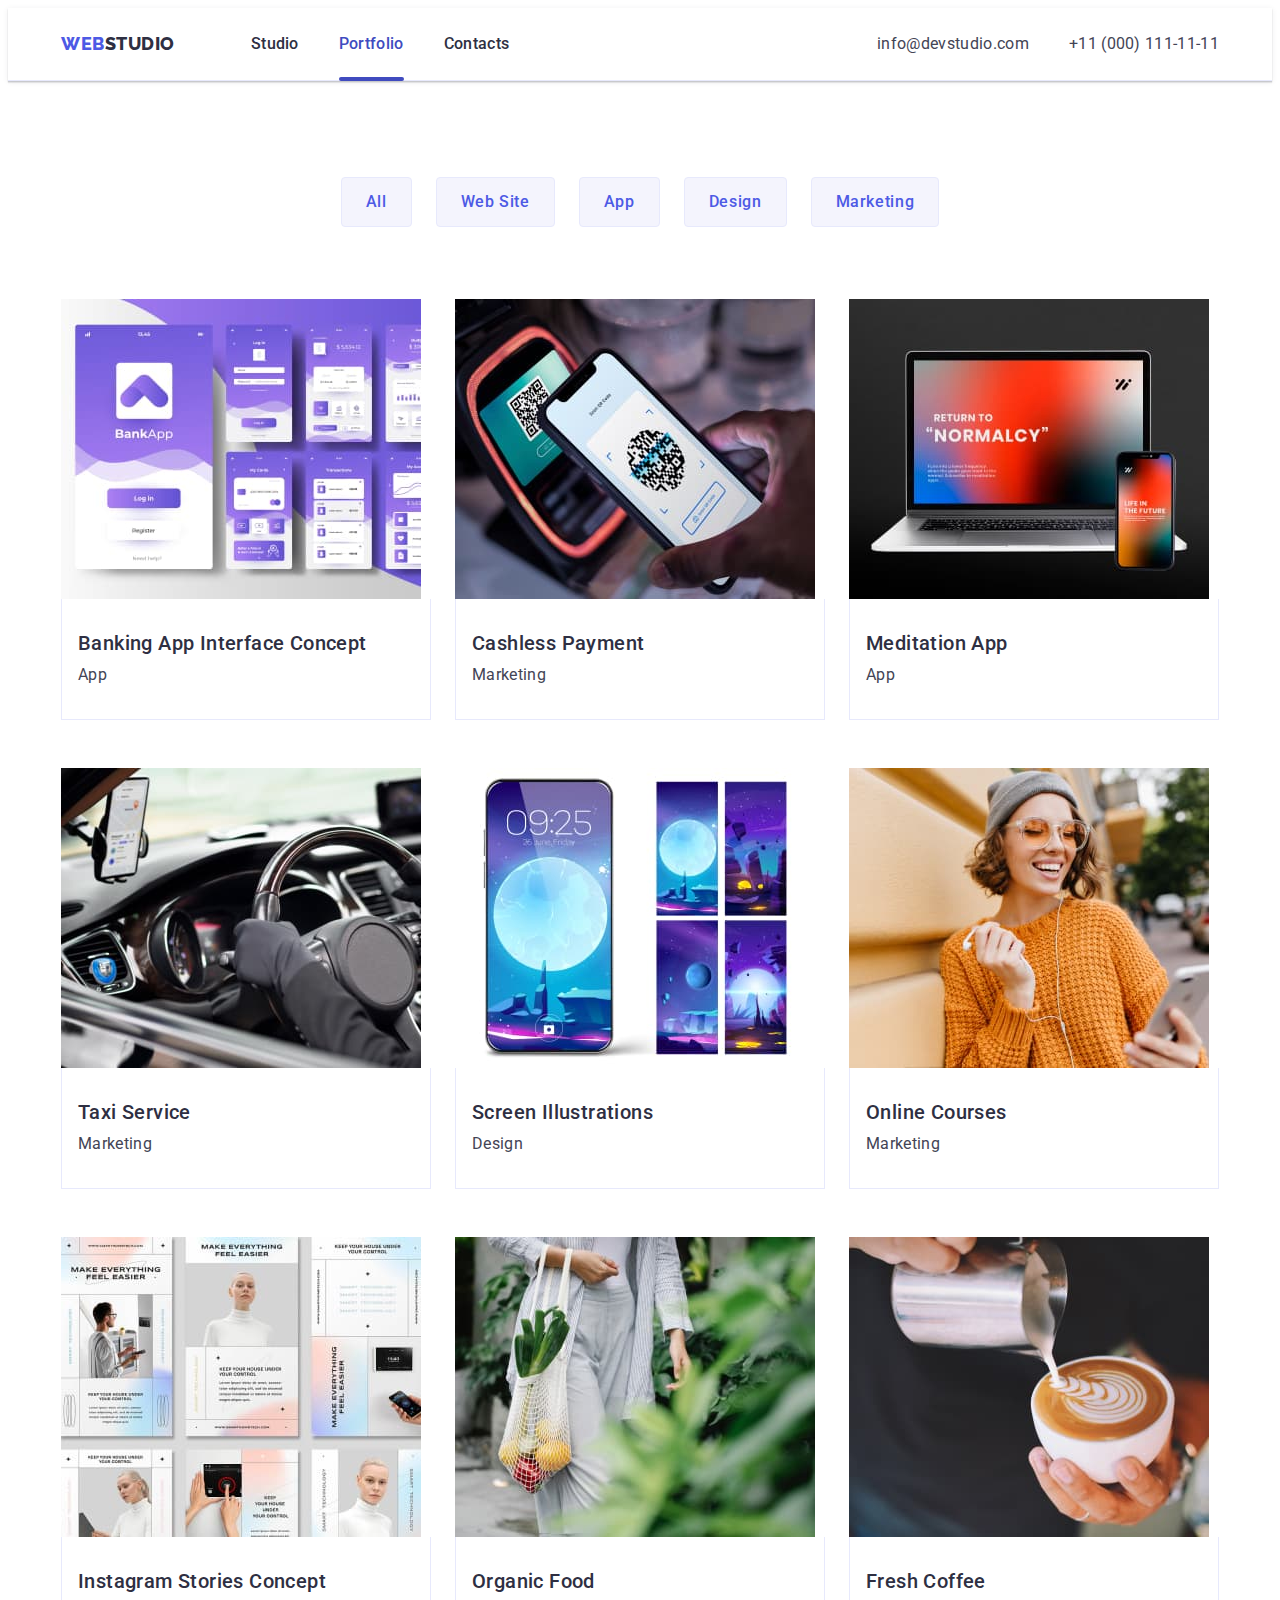
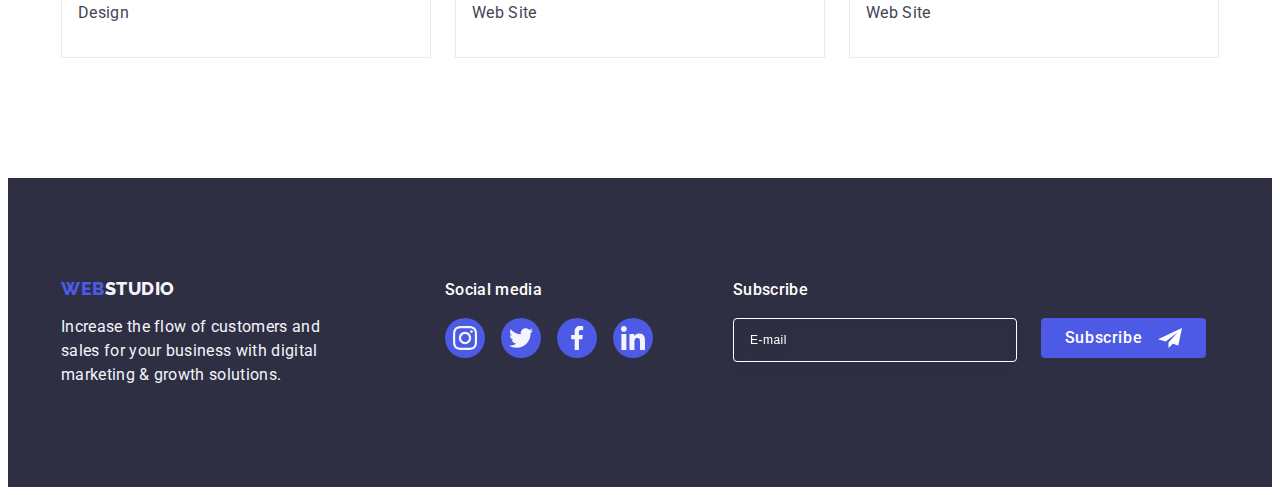
==== commit da1b70f6: "ss" ====
--- a/portfolio.html
+++ b/portfolio.html
@@ -289,6 +289,20 @@
           </li>
         </ul>
           </div>
+          <div class="form">
+            <p class="form-p">Subscribe</p>
+            <form class="form-in">
+              <label class="form-lab">
+                <input class="form-lab-inp" type="email" placeholder="E-mail" > 
+              </label>
+                <button type="submit" class="form-btn">
+                  Subscribe
+                  <svg class="form-svg" width="24" height="24">
+                    <use href="./images/icons.svg#Telegram"></use>
+                  </svg>
+                </button>
+            </form>
+          </div>
       </div>
     </footer>
   </body>
--- a/css/styles.css
+++ b/css/styles.css
@@ -357,7 +357,7 @@
     }
     /* FIRS SECTION */
     .secnone{
-        padding: 188px 472px;
+        padding: 188px 0;
     }
     .zagoo{
         font-size: 56px;
@@ -366,7 +366,7 @@
         letter-spacing: 0.02em;
         color: #ffffff;
         max-width: 496px;
-        margin: 0;
+        margin: 0 auto;
     }
     .buttn{
         background-color: #4D5AE5;
@@ -384,7 +384,7 @@
         background-color: #4d5ae5;
         border-radius: 4px;
         cursor: pointer;
-        margin: 48px 163px 0 163px;
+        margin: 48px auto 0 auto;
         transition: background-color 250ms cubic-bezier(0.4, 0, 0.2, 1); 
     }
     .buttn:hover{
@@ -792,4 +792,59 @@
         color: #F4F4FD;
         letter-spacing: 0.02em;
         max-width: 264px
-    }+    }
+    .form-p{
+        margin-bottom: 16px;
+        font-weight: 500;
+        font-size: 16px;
+        line-height: 1.5;
+        letter-spacing: 0.02em;
+        color: #ffffff;
+    }
+    .form-in{
+        display: flex;
+    }
+    .form-lab{
+        gap: 24px;
+    }
+    .form-lab-inp{
+        width: 264px;
+        height: 40px;
+        border: 1px solid #ffffff;
+        background-color: transparent;
+        font-size: 12px; 
+        line-height: 1.5;
+        letter-spacing: 0.04em;
+        padding-left: 16px;
+        filter: drop-shadow(0px 4px 4px rgba(0, 0, 0, 0.15));
+        border-radius: 4px;
+        color: #ffffff; 
+    }
+    .form-lab-inp::placeholder{
+        color: #ffffff;
+    }
+    .form-btn{
+        min-width: 165px;
+        height: 40px;
+        display: flex;
+        justify-content: center;
+        align-items: center;
+        font-family: "Roboto", sans-serif;
+        font-size: 16px;
+        font-weight: 500;
+        line-height: 1.5;
+        letter-spacing: 0.04em;
+        color: #ffffff;
+        cursor: pointer;
+        background-color: #4D5AE5;
+        border: none;
+        border-radius: 4px;
+        margin-left: 24px;
+    }
+    .form-svg{
+        margin-left: 16px;
+    }
+    .form{
+        margin-left: 80px;
+    }
+    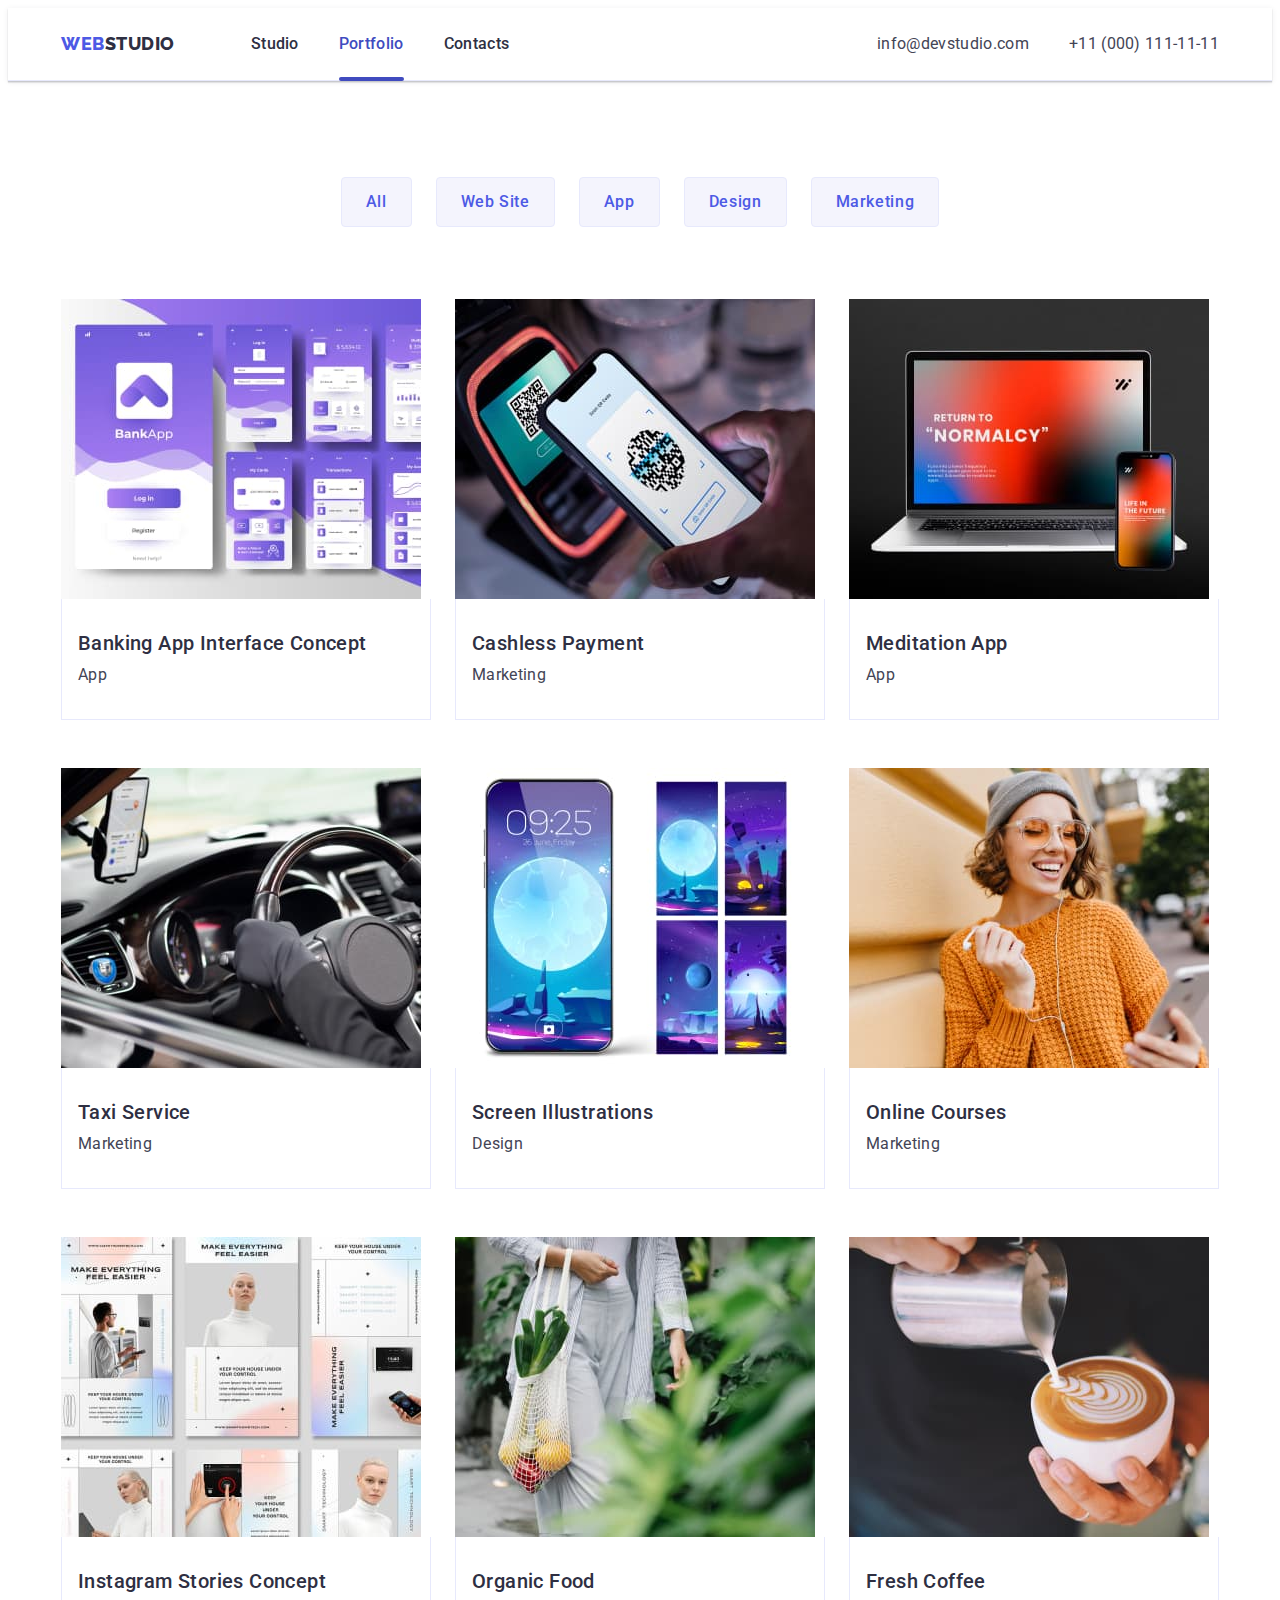
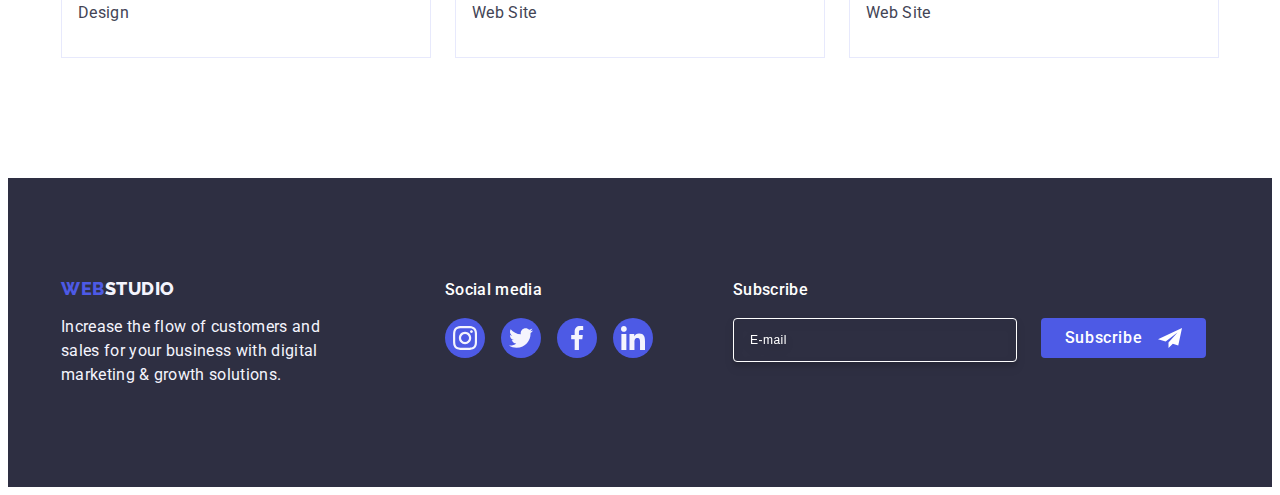
==== commit 0d244ad3: "ss" ====
--- a/portfolio.html
+++ b/portfolio.html
@@ -293,7 +293,7 @@
             <p class="form-p">Subscribe</p>
             <form class="form-in">
               <label class="form-lab">
-                <input class="form-lab-inp" type="email" placeholder="E-mail" > 
+                <input class="form-lab-inp" name="e-mail" type="email" placeholder="E-mail" > 
               </label>
                 <button type="submit" class="form-btn">
                   Subscribe
--- a/css/styles.css
+++ b/css/styles.css
@@ -803,12 +803,14 @@
     }
     .form-in{
         display: flex;
+        gap: 24px;
     }
     .form-lab{
-        gap: 24px;
+        
     }
     .form-lab-inp{
         width: 264px;
+        box-shadow: 0px 4px 4px 0px rgba(0, 0, 0, 0.15);
         height: 40px;
         border: 1px solid #ffffff;
         background-color: transparent;
@@ -839,7 +841,6 @@
         background-color: #4D5AE5;
         border: none;
         border-radius: 4px;
-        margin-left: 24px;
     }
     .form-svg{
         margin-left: 16px;
